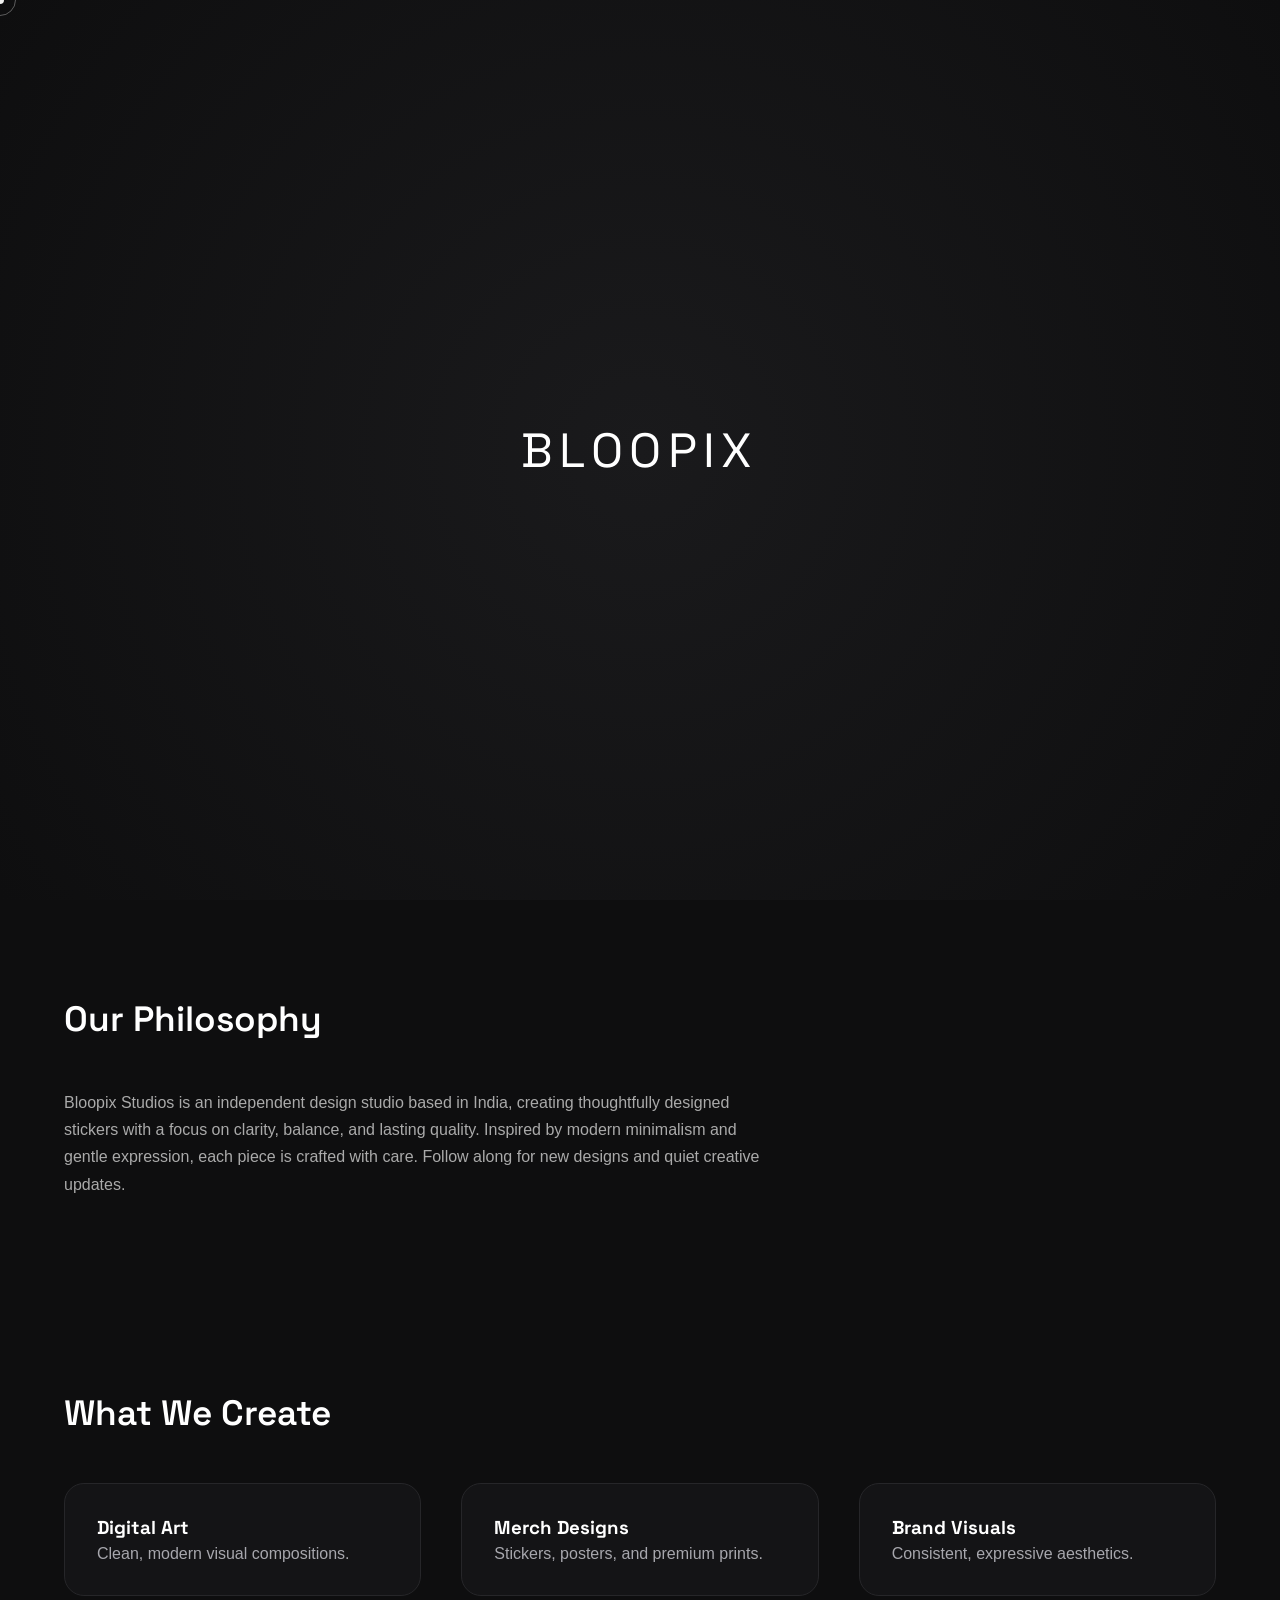
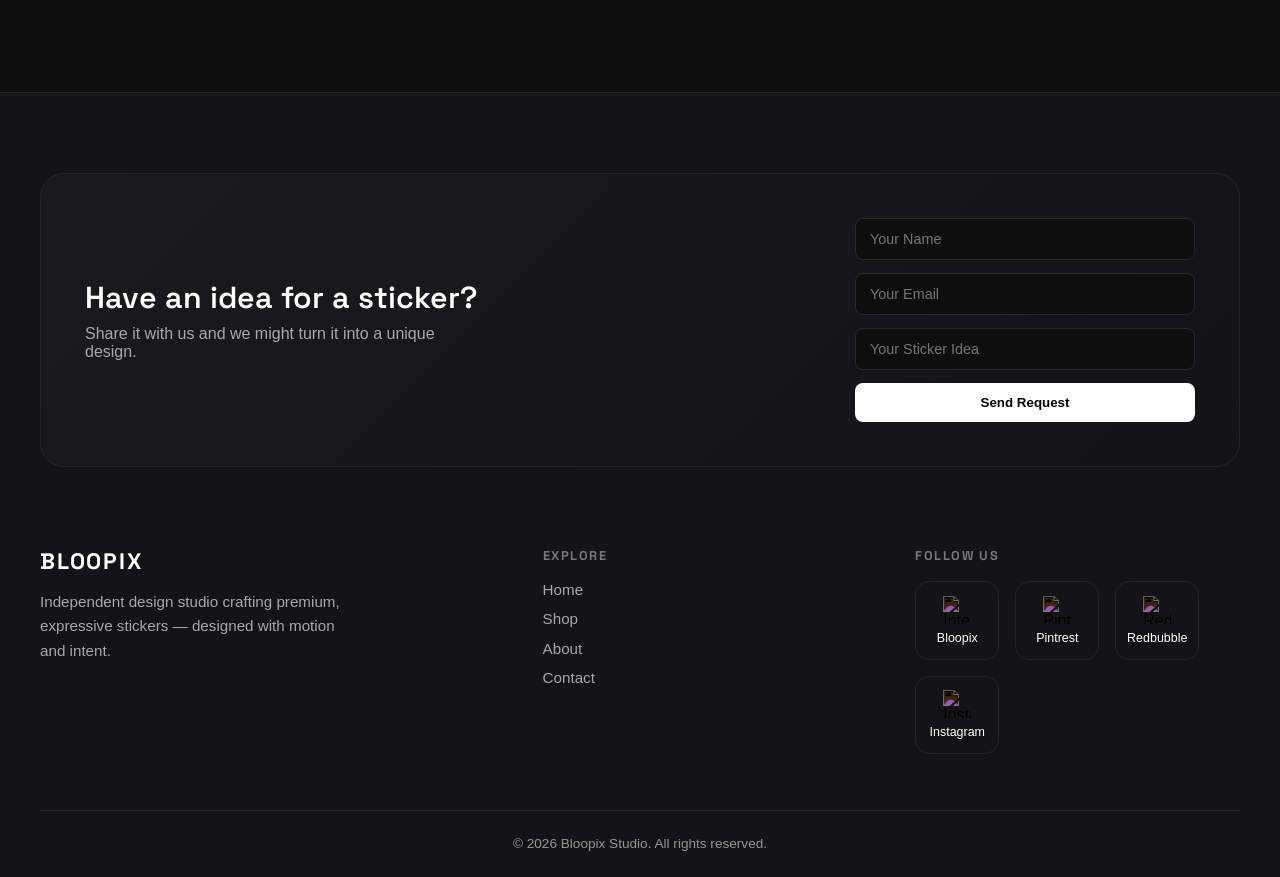
==== about.html @ 0ee32141 "Fix scroll-trigger/motion bugs and upgrade site polish Bug fixes: - Remove index.html's duplicate lo" ====
<!DOCTYPE html>
<html lang="en">
<head>
<meta charset="UTF-8">
<meta name="viewport" content="width=device-width, initial-scale=1.0">

<title>About – Bloopix Studio</title>

<link rel="icon" type="image/svg+xml" href="assets/images/favicon.svg">
<link rel="alternate icon" href="assets/images/favicon.svg">
<link rel="apple-touch-icon" href="assets/images/favicon.svg">

<link rel="preconnect" href="https://fonts.googleapis.com">
<link rel="preconnect" href="https://fonts.gstatic.com" crossorigin>
<link href="https://fonts.googleapis.com/css2?family=Space+Grotesk:wght@500;600;700&display=swap" rel="stylesheet">

<link rel="stylesheet" href="assets/css/style.css">

<script src="https://cdn.jsdelivr.net/npm/gsap@3/dist/gsap.min.js"></script>
<script src="https://cdn.jsdelivr.net/npm/gsap@3/dist/ScrollTrigger.min.js"></script>
<script src="https://cdn.jsdelivr.net/npm/@studio-freight/lenis@1/bundled/lenis.min.js"></script>
</head>

<body>

<div id="loader">
  <div class="loader-logo">BLOOPIX</div>
</div>

<div class="cursor"></div>
<div class="cursor-follower"></div>

<nav class="nav">
  <div class="logo">BLOOPIX</div>
  <ul>
    <li><a href="index.html">Home</a></li>
    <li><a href="shop.html">Shop</a></li>
    <li><a class="active" href="about.html">About</a></li>
    <li><a href="contact.html">Contact</a></li>
  </ul>
</nav>

<section class="hero">
  <h1>About Bloopix</h1>
  <p>Design-led digital creativity</p>
</section>

<section class="section">
  <h2 class="section-title">Our Philosophy</h2>
  <p style="max-width:720px;color:#aaa;line-height:1.7;">
   Bloopix Studios is an independent design studio based in India, creating
   thoughtfully designed stickers with a focus on clarity, balance, and
   lasting quality. Inspired by modern minimalism and gentle expression,
   each piece is crafted with care. Follow along for new designs and quiet
   creative updates.
  </p>

</section>

<section class="section">
  <h2 class="section-title">What We Create</h2>
  <div class="grid">
    <div class="card">
      <h3>Digital Art</h3>
      <p>Clean, modern visual compositions.</p>
    </div>
    <div class="card">
      <h3>Merch Designs</h3>
      <p>Stickers, posters, and premium prints.</p>
    </div>
    <div class="card">
      <h3>Brand Visuals</h3>
      <p>Consistent, expressive aesthetics.</p>
    </div>
  </div>
</section>

<footer>
  <div class="footer-inner">

    <div class="footer-cta">
      <div class="footer-cta-copy">
        <h3>Have an idea for a sticker?</h3>
        <p>Share it with us and we might turn it into a unique design.</p>
      </div>
      <form class="footer-request-form" action="https://formspree.io/f/mnjjjqpb" method="POST">
        <input type="text" name="name" placeholder="Your Name" required>
        <input type="email" name="email" placeholder="Your Email" required>
        <input type="text" name="idea" placeholder="Your Sticker Idea" required>
        <button type="submit">Send Request</button>
      </form>
    </div>

    <div class="footer-grid">
      <div class="footer-brand">
        <a href="index.html" class="footer-logo">BLOOPIX</a>
        <p>Independent design studio crafting premium, expressive stickers — designed with motion and intent.</p>
      </div>

      <nav class="footer-col" aria-label="Footer navigation">
        <h4>Explore</h4>
        <ul>
          <li><a href="index.html">Home</a></li>
          <li><a href="shop.html">Shop</a></li>
          <li><a href="about.html">About</a></li>
          <li><a href="contact.html">Contact</a></li>
        </ul>
      </nav>

      <div class="footer-col">
        <h4>Follow Us</h4>
        <div class="social-links-grid">
         <a href="https://bloopistudio.github.io/bloopix-studio/" target="_blank" class="social-btn">
          <img src="assets/images/footer/http.svg" alt="Internet">
          <span>Bloopix</span>
         </a>
         <a href="https://www.facebook.com/yourhandle" target="_blank" class="social-btn">
          <img src="assets/images/footer/pintrest.svg" alt="Pintrest">
          <span>Pintrest</span>
         </a>
         <a href="https://www.redbubble.com/people/Bloopix-Studio/shop?asc=u" target="_blank" class="social-btn">
          <img src="assets/images/footer/redbubble.svg" alt="Redbubble">
          <span>Redbubble</span>
         </a>
          <a href="https://www.instagram.com/bloopixstudio/?utm_source=ig_web_button_share_sheet" target="_blank" class="social-btn">
          <img src="assets/images/footer/instagram.svg" alt="Instagram">
          <span>Instagram</span>
         </a>
       </div>
      </div>
    </div>

    <div class="footer-bottom">
      <p>© 2026 Bloopix Studio. All rights reserved.</p>
    </div>

  </div>
</footer>



<script src="assets/js/main.js"></script>
</body>
</html>
---- assets/css/style.css ----
/* ==========================================================
   DESIGN TOKENS
========================================================== */
:root {
  --ink: #0e0e0f;
  --surface: #141416;
  --surface-2: #1a1a1d;
  --border: #262629;
  --paper: #f4f2fa;
  --text: #ffffff;
  --text-dim: #a7a7ad;
  --text-faint: #77777d;
  --accent: #7c5cff;
  --accent-light: #9c8cff;

  --ease: cubic-bezier(0.65, 0.05, 0.36, 1);
  --ease-soft: cubic-bezier(0.22, 1, 0.36, 1);

  --font-display: "Space Grotesk", -apple-system, BlinkMacSystemFont, "Segoe UI", sans-serif;
  --font-body: -apple-system, BlinkMacSystemFont, "Segoe UI", sans-serif;
}

/* ==========================================================
   RESET
========================================================== */
* {
  margin: 0;
  padding: 0;
  box-sizing: border-box;
}

html,
body {
  font-family: var(--font-body);
  background: var(--ink);
  color: var(--text);
  overflow-x: hidden;
}

img {
  max-width: 100%;
  display: block;
}

a {
  color: inherit;
}

/* Lenis drives smooth scrolling on desktop; native CSS smooth-scroll
   fights it (double-smoothing / jank on anchor jumps), so it stays off
   here and is opted back in only when JS/Lenis isn't running. */
.no-js html {
  scroll-behavior: smooth;
}

/* LOCK SCROLL DURING LOADING */
html.loading,
body.loading {
  overflow: hidden;
  height: 100%;
  touch-action: none;
}

/* ==========================================================
   LOADER
========================================================== */
#loader {
  position: fixed;
  inset: 0;
  background: radial-gradient(circle at center, #1a1a1c, #0e0e0f);
  display: flex;
  align-items: center;
  justify-content: center;
  z-index: 9999;
}

.loader-logo {
  font-family: var(--font-display);
  font-size: 3rem;
  letter-spacing: 0.4rem;
  animation: fadePulse 1.6s infinite alternate;
}

@keyframes fadePulse {
  from {
    opacity: 0.4;
  }
  to {
    opacity: 1;
  }
}

/* ==========================================================
   CUSTOM CURSOR (desktop, fine pointer only — gated in JS)
========================================================== */
.cursor,
.cursor-follower {
  position: fixed;
  top: 0;
  left: 0;
  pointer-events: none;
  z-index: 9999;
  border-radius: 50%;
  transform: translate(-50%, -50%);
  will-change: transform;
}

.cursor {
  width: 8px;
  height: 8px;
  background: var(--text);
  mix-blend-mode: difference;
}

.cursor-follower {
  width: 32px;
  height: 32px;
  border: 1px solid rgba(255, 255, 255, 0.35);
  transition: transform 0.15s ease-out;
  mix-blend-mode: difference;
}

@media (hover: none), (pointer: coarse) {
  .cursor,
  .cursor-follower {
    display: none;
  }
}

/* ==========================================================
   NAVBAR
========================================================== */
.nav {
  position: fixed;
  top: 0;
  width: 100%;
  padding: 1.2rem 3rem;
  display: flex;
  justify-content: space-between;
  align-items: center;
  backdrop-filter: blur(14px);
  background: rgba(14, 14, 15, 0.6);
  border-bottom: 1px solid rgba(255, 255, 255, 0.06);
  z-index: 1000;
}

.nav .logo {
  font-family: var(--font-display);
  font-weight: 700;
  letter-spacing: 0.08em;
}

.nav ul {
  display: flex;
  gap: 2rem;
  list-style: none;
}

.nav a {
  position: relative;
  display: inline-block;
  color: var(--text-dim);
  text-decoration: none;
  font-size: 0.9rem;
  padding: 0.2rem 0;
  transition: color 0.3s var(--ease);
}

.nav a::after {
  content: "";
  position: absolute;
  left: 0;
  bottom: -2px;
  width: 100%;
  height: 1px;
  background: var(--accent-light);
  transform: scaleX(0);
  transform-origin: left;
  transition: transform 0.4s var(--ease);
}

.nav a.active,
.nav a:hover {
  color: var(--text);
}

.nav a.active::after,
.nav a:hover::after {
  transform: scaleX(1);
}

/* ==========================================================
   HERO
========================================================== */
.hero {
  min-height: 100vh;
  padding: 8rem 4rem 4rem;
  display: flex;
  flex-direction: column;
  justify-content: center;
  position: relative;
}

.hero::before {
  content: "";
  position: absolute;
  top: 12%;
  right: 8%;
  width: min(48vw, 620px);
  height: min(48vw, 620px);
  background: radial-gradient(circle, rgba(124, 92, 255, 0.28), rgba(124, 92, 255, 0) 70%);
  filter: blur(10px);
  pointer-events: none;
  z-index: 0;
}

.hero h1,
.hero p {
  position: relative;
  z-index: 1;
}

.hero h1 {
  font-family: var(--font-display);
  font-weight: 700;
  font-size: clamp(3rem, 7vw, 6rem);
  line-height: 1.05;
}

/* Masked line-reveal wrapper — created dynamically in JS. If JS never
   runs, .mask-inner has no transform applied and the headline is fully
   visible, so the page still works with no script. */
.mask-line {
  display: block;
  overflow: hidden;
}

.mask-inner {
  display: block;
  will-change: transform;
}

.hero p {
  margin-top: 1.5rem;
  color: var(--text-dim);
  max-width: 520px;
  font-size: clamp(1rem, 1.4vw, 1.15rem);
}

/* ==========================================================
   MARQUEE
========================================================== */
.marquee {
  overflow: hidden;
  border-top: 1px solid var(--border);
  border-bottom: 1px solid var(--border);
  padding: 1.2rem 0;
  background: var(--surface);
}

.marquee-track {
  display: flex;
  width: max-content;
  gap: 3rem;
  animation: marquee-scroll var(--marquee-duration, 24s) linear infinite;
}

.marquee-track span {
  font-family: var(--font-display);
  font-size: 0.95rem;
  letter-spacing: 0.12em;
  text-transform: uppercase;
  color: var(--text-faint);
  white-space: nowrap;
}

.marquee-track span::after {
  content: "•";
  margin-left: 3rem;
  color: var(--accent-light);
}

@keyframes marquee-scroll {
  from {
    transform: translateX(0);
  }
  to {
    transform: translateX(-50%);
  }
}

/* ==========================================================
   SECTIONS
========================================================== */
.section {
  padding: 6rem 4rem;
  scroll-margin-top: 80px;
}

.section-title {
  font-family: var(--font-display);
  font-weight: 600;
  font-size: clamp(1.7rem, 3vw, 2.2rem);
  margin-bottom: 3rem;
}

/* ==========================================================
   GRID / PRODUCT CARDS
========================================================== */
.grid {
  display: grid;
  grid-template-columns: repeat(auto-fit, minmax(260px, 1fr));
  gap: 2.5rem;
}

.product-card-link {
  text-decoration: none;
  color: inherit;
  display: block;
}

.product-card {
  background: var(--surface);
  border: 1px solid var(--border);
  border-radius: 20px;
  padding: 1.5rem;
  text-align: center;
  transition: transform 0.4s var(--ease), box-shadow 0.4s var(--ease), border-color 0.4s var(--ease);
}

.product-card img {
  width: 100%;
  aspect-ratio: 1 / 1;
  object-fit: cover;
  border-radius: 14px;
  margin-bottom: 1rem;
  transition: transform 0.5s var(--ease);
  overflow: hidden;
}

.product-card h3 {
  font-size: 1rem;
  margin-bottom: 1rem;
  color: var(--text);
  font-weight: 500;
}

.price {
  font-size: 13px;
  letter-spacing: 0.8px;
  text-transform: uppercase;
  color: var(--text-dim);
  margin-top: 6px;
}

@media (hover: hover) and (pointer: fine) {
  .card:hover,
  .product-card:hover,
  .product-card-link:hover .product-card {
    transform: translateY(-10px) scale(1.02);
    box-shadow: 0 30px 80px rgba(0, 0, 0, 0.45);
    border-color: rgba(124, 92, 255, 0.4);
  }

  .product-card:hover img,
  .product-card-link:hover .product-card img {
    transform: scale(1.06);
  }
}

.shop-preview {
  max-width: 720px;
  margin: 18px auto 48px;
  font-size: 14px;
  line-height: 1.6;
  letter-spacing: 0.4px;
  text-align: center;
  color: rgba(255, 255, 255, 0.72);
}

.shop-preview .note {
  display: block;
  margin-top: 6px;
  font-size: 12px;
  letter-spacing: 0.6px;
  text-transform: uppercase;
  color: var(--text-faint);
}

/* ==========================================================
   BUTTONS — directional-fill hover
========================================================== */
.view-btn {
  position: relative;
  z-index: 1;
  display: inline-block;
  overflow: hidden;
  margin-top: 12px;
  padding: 8px 18px;
  font-size: 13px;
  letter-spacing: 1px;
  text-transform: uppercase;
  color: var(--text);
  border: 1px solid rgba(255, 255, 255, 0.3);
  border-radius: 20px;
  background: rgba(255, 255, 255, 0.05);
  text-decoration: none;
  transition: color 0.35s var(--ease), border-color 0.35s var(--ease);
}

.view-btn::before {
  content: "";
  position: absolute;
  inset: 0;
  background: var(--accent);
  transform: translateY(101%);
  transition: transform 0.4s var(--ease);
  z-index: -1;
}

.view-btn:hover {
  color: #fff;
  border-color: var(--accent-light);
}

.view-btn:hover::before {
  transform: translateY(0);
}

/* ==========================================================
   NOTIFY (kept for pages that still use it)
========================================================== */
.notify-section {
  margin: 4rem auto;
  max-width: 720px;
  padding: 3rem 2rem;
  text-align: center;
  background: var(--surface);
  border-radius: 24px;
  border: 1px solid var(--border);
}

.notify-section h3 {
  font-size: 1.6rem;
  margin-bottom: 0.6rem;
}

.notify-section p {
  color: var(--text-dim);
  margin-bottom: 1.6rem;
}

.notify-form {
  display: flex;
  justify-content: center;
  gap: 0.8rem;
  flex-wrap: wrap;
}

.notify-form input[type="email"] {
  padding: 12px 16px;
  min-width: 240px;
  border-radius: 8px;
  border: 1px solid #2a2a2d;
  background: var(--ink);
  color: var(--text);
}

.notify-form button {
  padding: 12px 20px;
  border-radius: 8px;
  background: #fff;
  color: #000;
  font-weight: 500;
  border: none;
  cursor: pointer;
  transition: opacity 0.3s var(--ease);
}

.notify-form button:hover {
  opacity: 0.85;
}

/* ==========================================================
   GENERIC CARD (About & Contact)
========================================================== */
.card {
  background: var(--surface);
  border: 1px solid var(--border);
  border-radius: 20px;
  padding: 2rem;
  transition: transform 0.4s var(--ease), box-shadow 0.4s var(--ease), border-color 0.4s var(--ease);
}

.card h3 {
  font-family: var(--font-display);
  margin-bottom: 0.4rem;
}

.card p {
  color: var(--text-dim);
}

/* ==========================================================
   FOOTER
========================================================== */
footer {
  background: var(--surface);
  border-top: 1px solid var(--border);
  padding: 5rem 2rem 0;
  color: var(--text);
}

.footer-inner {
  max-width: 1200px;
  margin: 0 auto;
}

/* --- CTA banner --- */
.footer-cta {
  display: flex;
  align-items: center;
  justify-content: space-between;
  gap: 2.5rem;
  background: linear-gradient(135deg, var(--surface-2), var(--surface));
  border: 1px solid var(--border);
  border-radius: 24px;
  padding: 2.75rem;
  margin-bottom: 5rem;
}

.footer-cta-copy h3 {
  font-family: var(--font-display);
  font-weight: 600;
  font-size: clamp(1.4rem, 2.4vw, 1.9rem);
  margin-bottom: 0.5rem;
}

.footer-cta-copy p {
  color: var(--text-dim);
  max-width: 380px;
}

.footer-cta .footer-request-form {
  flex: 0 0 auto;
  width: 100%;
  max-width: 340px;
}

.footer-request-form {
  display: flex;
  flex-direction: column;
  gap: 0.8rem;
}

/* --- Brand / nav / social grid --- */
.footer-grid {
  display: grid;
  grid-template-columns: 1.4fr 1fr 1fr;
  gap: 3rem;
  padding-bottom: 3.5rem;
}

.footer-brand .footer-logo {
  display: inline-block;
  font-family: var(--font-display);
  font-weight: 700;
  font-size: 1.4rem;
  letter-spacing: 0.08em;
  text-decoration: none;
  color: var(--text);
  margin-bottom: 0.9rem;
}

.footer-brand p {
  color: var(--text-dim);
  max-width: 320px;
  line-height: 1.6;
  font-size: 0.95rem;
}

.footer-col h4 {
  font-family: var(--font-display);
  font-size: 0.8rem;
  letter-spacing: 0.12em;
  text-transform: uppercase;
  color: var(--text-faint);
  margin-bottom: 1.1rem;
}

.footer-col ul {
  list-style: none;
  display: flex;
  flex-direction: column;
  gap: 0.7rem;
}

.footer-col ul a {
  position: relative;
  display: inline-block;
  color: var(--text-dim);
  text-decoration: none;
  font-size: 0.95rem;
  transition: color 0.3s var(--ease);
}

.footer-col ul a::after {
  content: "";
  position: absolute;
  left: 0;
  bottom: -2px;
  width: 100%;
  height: 1px;
  background: var(--accent-light);
  transform: scaleX(0);
  transform-origin: left;
  transition: transform 0.4s var(--ease);
}

.footer-col ul a:hover {
  color: var(--text);
}

.footer-col ul a:hover::after {
  transform: scaleX(1);
}

.footer-request-form input {
  padding: 12px 14px;
  border-radius: 8px;
  border: 1px solid #2a2a2d;
  background: var(--ink);
  color: var(--text);
  font-size: 0.9rem;
  transition: border-color 0.3s var(--ease), box-shadow 0.3s var(--ease);
}

.footer-request-form input:focus {
  border-color: var(--accent-light);
  box-shadow: 0 0 0 3px rgba(124, 92, 255, 0.2);
  outline: none;
}

.footer-request-form button {
  position: relative;
  z-index: 1;
  overflow: hidden;
  padding: 12px 16px;
  border-radius: 8px;
  border: none;
  background: #fff;
  color: #000;
  font-weight: 600;
  cursor: pointer;
  transition: color 0.35s var(--ease);
}

.footer-request-form button::before {
  content: "";
  position: absolute;
  inset: 0;
  background: var(--accent);
  transform: translateY(101%);
  transition: transform 0.4s var(--ease);
  z-index: -1;
}

.footer-request-form button:hover {
  color: #fff;
}

.footer-request-form button:hover::before {
  transform: translateY(0);
}

.social-links-grid {
  display: flex;
  flex-wrap: wrap;
  gap: 1rem;
}

.social-btn {
  display: flex;
  flex-direction: column;
  align-items: center;
  justify-content: center;
  width: 84px;
  padding: 0.85rem 0.6rem;
  background: var(--surface);
  border: 1px solid var(--border);
  border-radius: 14px;
  text-decoration: none;
  transition: transform 0.3s var(--ease), box-shadow 0.3s var(--ease), border-color 0.3s var(--ease);
}

.social-btn img {
  width: 28px;
  height: 28px;
  margin-bottom: 0.45rem;
  filter: invert(100%);
}

.social-btn span {
  font-size: 0.78rem;
  color: var(--text);
  text-align: center;
}

@media (hover: hover) and (pointer: fine) {
  .social-btn:hover {
    transform: translateY(-5px);
    box-shadow: 0 14px 32px rgba(124, 92, 255, 0.18);
    border-color: rgba(124, 92, 255, 0.4);
  }
}

/* --- Bottom bar --- */
.footer-bottom {
  display: flex;
  align-items: center;
  justify-content: center;
  gap: 1rem;
  font-size: 0.85rem;
  color: rgba(255, 255, 255, 0.55);
  border-top: 1px solid var(--border);
  padding: 1.6rem 0;
}

/* ==========================================================
   RESPONSIVE
========================================================== */
@media (max-width: 900px) {
  .footer-grid {
    grid-template-columns: 1fr 1fr;
    row-gap: 2.5rem;
  }

  .footer-brand {
    grid-column: 1 / -1;
  }
}

@media (max-width: 768px) {
  .footer-cta {
    flex-direction: column;
    align-items: stretch;
    text-align: center;
    padding: 2rem;
  }

  .footer-cta-copy p {
    max-width: none;
  }

  .footer-cta .footer-request-form {
    max-width: none;
  }
}

@media (max-width: 480px) {
  .nav {
    padding: 1rem 1rem;
  }

  .nav ul {
    gap: 0.8rem;
    flex-wrap: wrap;
    justify-content: flex-end;
  }

  .nav a {
    font-size: 0.75rem;
  }

  .nav .logo {
    font-size: 1.1rem;
  }

  .footer-grid {
    grid-template-columns: 1fr;
    text-align: center;
  }

  .footer-brand p {
    max-width: none;
    margin: 0 auto;
  }

  .footer-col ul {
    align-items: center;
  }

  .social-links-grid {
    justify-content: center;
  }
}

/* ==========================================================
   ACCESSIBILITY — respect reduced motion everywhere
========================================================== */
@media (prefers-reduced-motion: reduce) {
  *,
  *::before,
  *::after {
    animation-duration: 0.01ms !important;
    animation-iteration-count: 1 !important;
    transition-duration: 0.01ms !important;
  }

  .mask-inner {
    transform: none !important;
  }
}
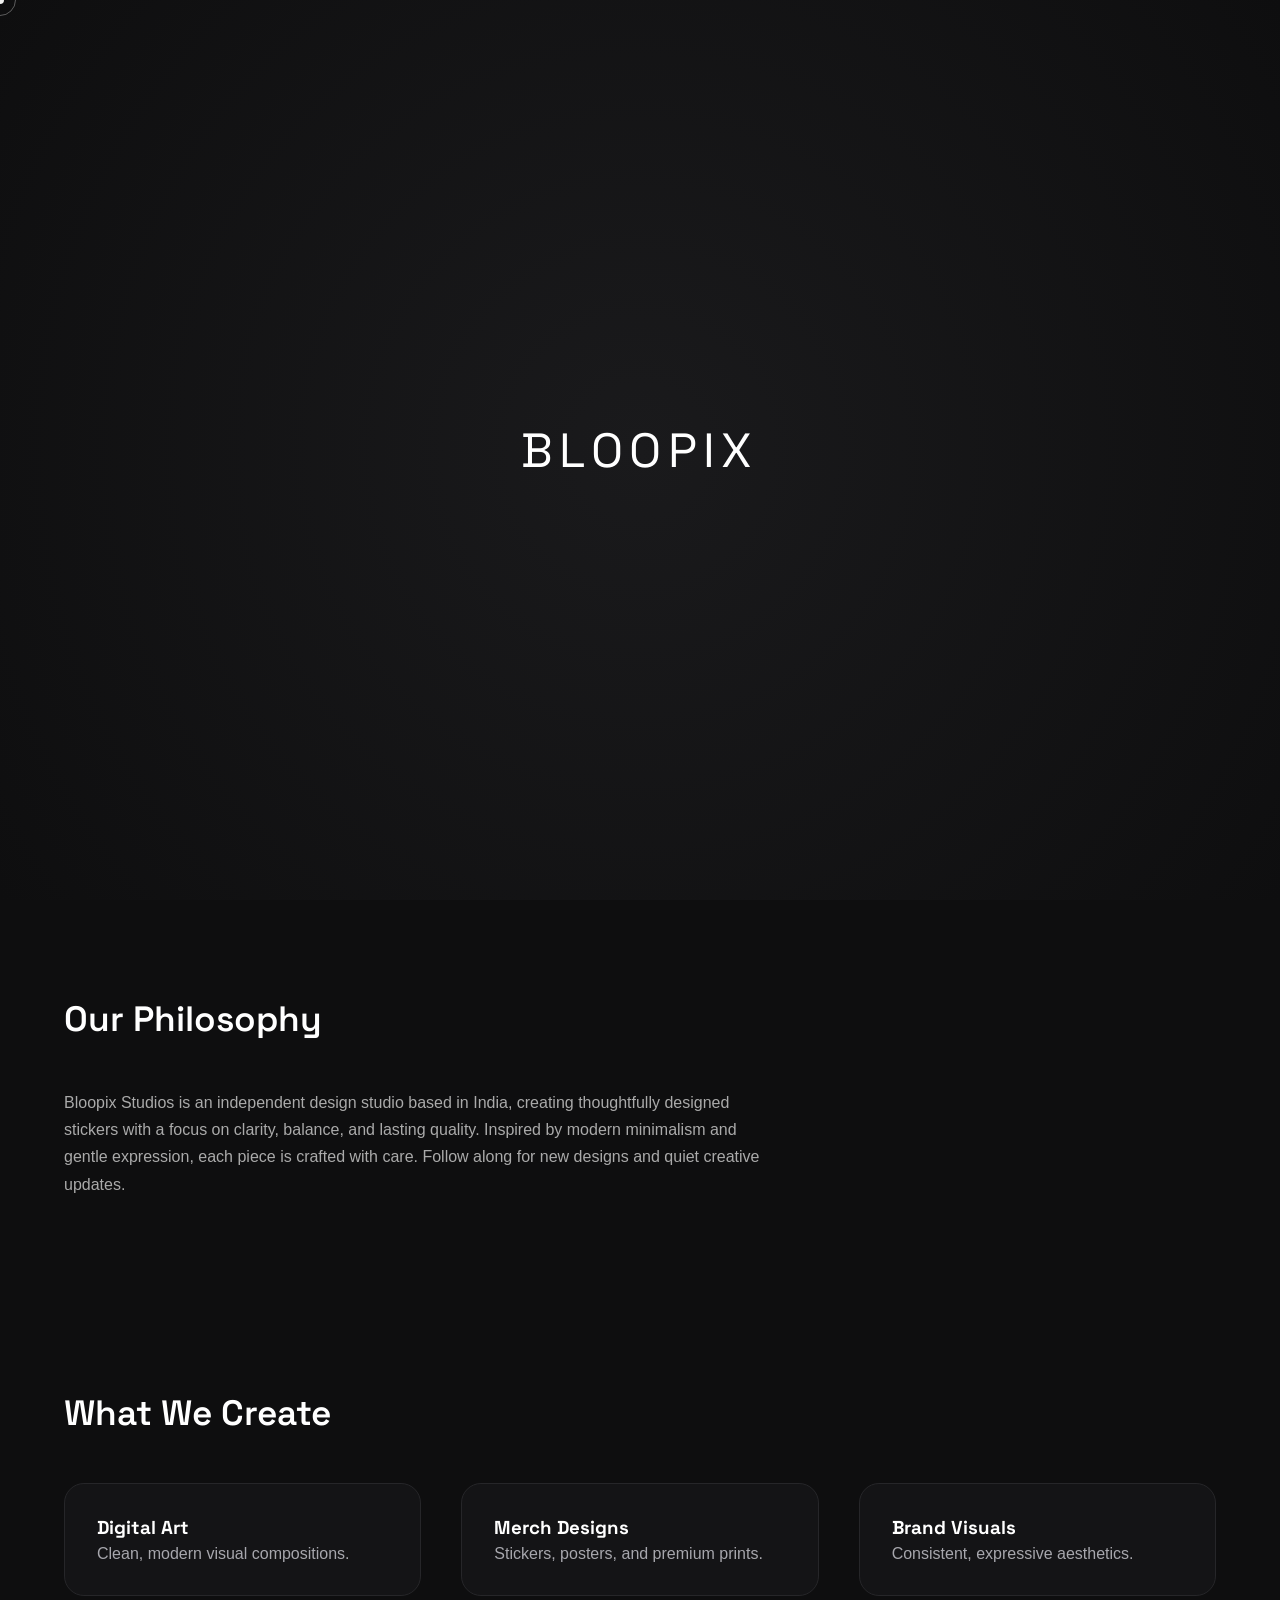
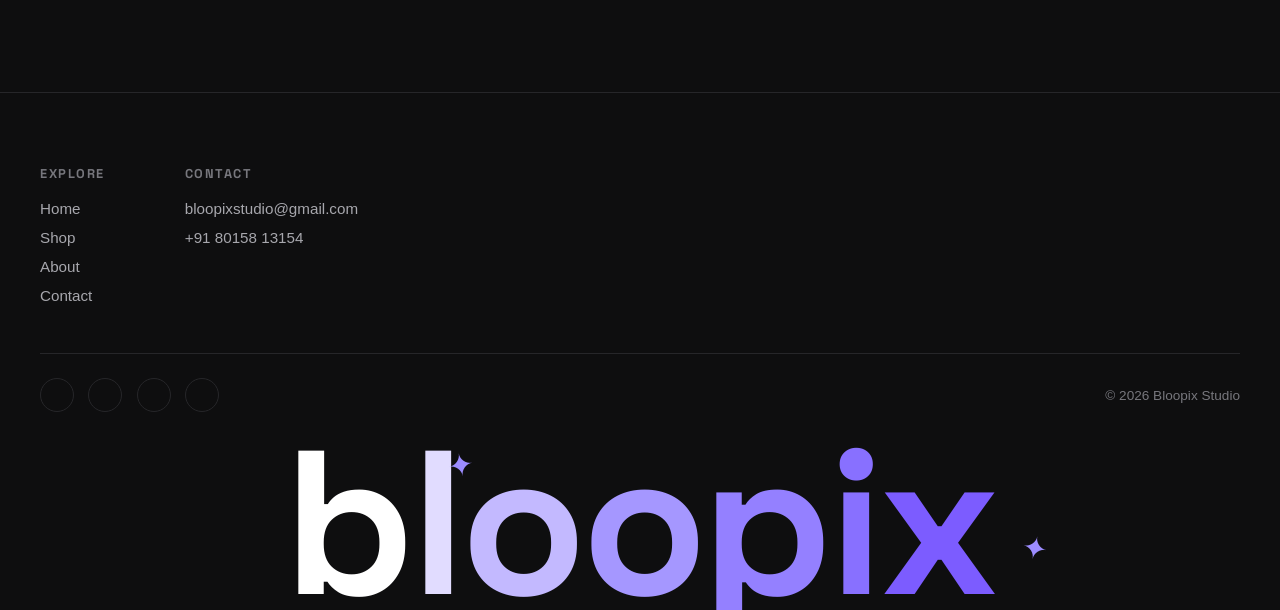
==== commit 6040ca9f: "Redesign footer, favicon, and fix wordmark hover bug - Replace the CTA-banner footer with a full-wid" ====
--- a/about.html
+++ b/about.html
@@ -1,102 +1,83 @@
 <!DOCTYPE html>
 <html lang="en">
+
 <head>
-<meta charset="UTF-8">
-<meta name="viewport" content="width=device-width, initial-scale=1.0">
+  <meta charset="UTF-8">
+  <meta name="viewport" content="width=device-width, initial-scale=1.0">
 
-<title>About – Bloopix Studio</title>
+  <title>About – Bloopix Studio</title>
 
-<link rel="icon" type="image/svg+xml" href="assets/images/favicon.svg">
-<link rel="alternate icon" href="assets/images/favicon.svg">
-<link rel="apple-touch-icon" href="assets/images/favicon.svg">
+  <link rel="icon" type="image/svg+xml" href="assets/images/favicon.svg">
+  <link rel="alternate icon" href="assets/images/favicon.svg">
+  <link rel="apple-touch-icon" href="assets/images/favicon.svg">
 
-<link rel="preconnect" href="https://fonts.googleapis.com">
-<link rel="preconnect" href="https://fonts.gstatic.com" crossorigin>
-<link href="https://fonts.googleapis.com/css2?family=Space+Grotesk:wght@500;600;700&display=swap" rel="stylesheet">
+  <link rel="preconnect" href="https://fonts.googleapis.com">
+  <link rel="preconnect" href="https://fonts.gstatic.com" crossorigin>
+  <link href="https://fonts.googleapis.com/css2?family=Space+Grotesk:wght@500;600;700&display=swap" rel="stylesheet">
 
-<link rel="stylesheet" href="assets/css/style.css">
+  <link rel="stylesheet" href="assets/css/style.css">
 
-<script src="https://cdn.jsdelivr.net/npm/gsap@3/dist/gsap.min.js"></script>
-<script src="https://cdn.jsdelivr.net/npm/gsap@3/dist/ScrollTrigger.min.js"></script>
-<script src="https://cdn.jsdelivr.net/npm/@studio-freight/lenis@1/bundled/lenis.min.js"></script>
+  <script src="https://cdn.jsdelivr.net/npm/gsap@3/dist/gsap.min.js"></script>
+  <script src="https://cdn.jsdelivr.net/npm/gsap@3/dist/ScrollTrigger.min.js"></script>
+  <script src="https://cdn.jsdelivr.net/npm/@studio-freight/lenis@1/bundled/lenis.min.js"></script>
 </head>
 
 <body>
 
-<div id="loader">
-  <div class="loader-logo">BLOOPIX</div>
-</div>
+  <div id="loader">
+    <div class="loader-logo">BLOOPIX</div>
+  </div>
 
-<div class="cursor"></div>
-<div class="cursor-follower"></div>
+  <div class="cursor"></div>
+  <div class="cursor-follower"></div>
 
-<nav class="nav">
-  <div class="logo">BLOOPIX</div>
-  <ul>
-    <li><a href="index.html">Home</a></li>
-    <li><a href="shop.html">Shop</a></li>
-    <li><a class="active" href="about.html">About</a></li>
-    <li><a href="contact.html">Contact</a></li>
-  </ul>
-</nav>
+  <nav class="nav">
+    <div class="logo">BLOOPIX</div>
+    <ul>
+      <li><a href="index.html">Home</a></li>
+      <li><a href="shop.html">Shop</a></li>
+      <li><a class="active" href="about.html">About</a></li>
+      <li><a href="contact.html">Contact</a></li>
+    </ul>
+  </nav>
 
-<section class="hero">
-  <h1>About Bloopix</h1>
-  <p>Design-led digital creativity</p>
-</section>
+  <section class="hero">
+    <h1>About Bloopix</h1>
+    <p>Design-led digital creativity</p>
+  </section>
 
-<section class="section">
-  <h2 class="section-title">Our Philosophy</h2>
-  <p style="max-width:720px;color:#aaa;line-height:1.7;">
-   Bloopix Studios is an independent design studio based in India, creating
-   thoughtfully designed stickers with a focus on clarity, balance, and
-   lasting quality. Inspired by modern minimalism and gentle expression,
-   each piece is crafted with care. Follow along for new designs and quiet
-   creative updates.
-  </p>
+  <section class="section">
+    <h2 class="section-title">Our Philosophy</h2>
+    <p style="max-width:720px;color:#aaa;line-height:1.7;">
+      Bloopix Studios is an independent design studio based in India, creating
+      thoughtfully designed stickers with a focus on clarity, balance, and
+      lasting quality. Inspired by modern minimalism and gentle expression,
+      each piece is crafted with care. Follow along for new designs and quiet
+      creative updates.
+    </p>
 
-</section>
+  </section>
 
-<section class="section">
-  <h2 class="section-title">What We Create</h2>
-  <div class="grid">
-    <div class="card">
-      <h3>Digital Art</h3>
-      <p>Clean, modern visual compositions.</p>
+  <section class="section">
+    <h2 class="section-title">What We Create</h2>
+    <div class="grid">
+      <div class="card">
+        <h3>Digital Art</h3>
+        <p>Clean, modern visual compositions.</p>
+      </div>
+      <div class="card">
+        <h3>Merch Designs</h3>
+        <p>Stickers, posters, and premium prints.</p>
+      </div>
+      <div class="card">
+        <h3>Brand Visuals</h3>
+        <p>Consistent, expressive aesthetics.</p>
+      </div>
     </div>
-    <div class="card">
-      <h3>Merch Designs</h3>
-      <p>Stickers, posters, and premium prints.</p>
-    </div>
-    <div class="card">
-      <h3>Brand Visuals</h3>
-      <p>Consistent, expressive aesthetics.</p>
-    </div>
-  </div>
-</section>
+  </section>
 
-<footer>
-  <div class="footer-inner">
-
-    <div class="footer-cta">
-      <div class="footer-cta-copy">
-        <h3>Have an idea for a sticker?</h3>
-        <p>Share it with us and we might turn it into a unique design.</p>
-      </div>
-      <form class="footer-request-form" action="https://formspree.io/f/mnjjjqpb" method="POST">
-        <input type="text" name="name" placeholder="Your Name" required>
-        <input type="email" name="email" placeholder="Your Email" required>
-        <input type="text" name="idea" placeholder="Your Sticker Idea" required>
-        <button type="submit">Send Request</button>
-      </form>
-    </div>
-
-    <div class="footer-grid">
-      <div class="footer-brand">
-        <a href="index.html" class="footer-logo">BLOOPIX</a>
-        <p>Independent design studio crafting premium, expressive stickers — designed with motion and intent.</p>
-      </div>
-
+  <footer>
+    <div class="footer-top">
       <nav class="footer-col" aria-label="Footer navigation">
         <h4>Explore</h4>
         <ul>
@@ -107,38 +88,45 @@
         </ul>
       </nav>
 
-      <div class="footer-col">
-        <h4>Follow Us</h4>
-        <div class="social-links-grid">
-         <a href="https://bloopistudio.github.io/bloopix-studio/" target="_blank" class="social-btn">
-          <img src="assets/images/footer/http.svg" alt="Internet">
-          <span>Bloopix</span>
-         </a>
-         <a href="https://www.facebook.com/yourhandle" target="_blank" class="social-btn">
-          <img src="assets/images/footer/pintrest.svg" alt="Pintrest">
-          <span>Pintrest</span>
-         </a>
-         <a href="https://www.redbubble.com/people/Bloopix-Studio/shop?asc=u" target="_blank" class="social-btn">
-          <img src="assets/images/footer/redbubble.svg" alt="Redbubble">
-          <span>Redbubble</span>
-         </a>
-          <a href="https://www.instagram.com/bloopixstudio/?utm_source=ig_web_button_share_sheet" target="_blank" class="social-btn">
-          <img src="assets/images/footer/instagram.svg" alt="Instagram">
-          <span>Instagram</span>
-         </a>
-       </div>
-      </div>
+      <nav class="footer-col" aria-label="Contact">
+        <h4>Contact</h4>
+        <ul>
+          <li><a href="mailto:bloopixstudio@gmail.com">bloopixstudio@gmail.com</a></li>
+          <li><a href="tel:+918015813154">+91 80158 13154</a></li>
+        </ul>
+      </nav>
     </div>
 
-    <div class="footer-bottom">
-      <p>© 2026 Bloopix Studio. All rights reserved.</p>
+    <div class="footer-base">
+      <div class="footer-social-icons">
+        <a href="https://bloopistudio.github.io/bloopix-studio/" target="_blank" aria-label="Bloopix website">
+          <img src="assets/images/footer/http.svg" alt="">
+        </a>
+        <a href="https://in.pinterest.com/bloopix/" target="_blank" aria-label="Pinterest">
+          <img src="assets/images/footer/pintrest.svg" alt="">
+        </a>
+        <a href="https://www.redbubble.com/people/Bloopix-Studio/shop?asc=u" target="_blank" aria-label="Redbubble">
+          <img src="assets/images/footer/redbubble.svg" alt="">
+        </a>
+        <a href="https://www.instagram.com/bloopixstudio/?utm_source=ig_web_button_share_sheet" target="_blank"
+          aria-label="Instagram">
+          <img src="assets/images/footer/instagram.svg" alt="">
+        </a>
+      </div>
+      <span class="footer-copy">© 2026 Bloopix Studio</span>
     </div>
 
-  </div>
-</footer>
+    <div class="footer-wordmark-wrap">
+      <span class="footer-wordmark"
+        aria-hidden="true"><span>b</span><span>l</span><span>o</span><span>o</span><span>p</span><span>i</span><span>x</span></span>
+      <span class="footer-deco d1" aria-hidden="true">✦</span>
+      <span class="footer-deco d2" aria-hidden="true">✦</span>
+    </div>
+  </footer>
 
 
 
-<script src="assets/js/main.js"></script>
+  <script src="assets/js/main.js"></script>
 </body>
-</html>
+
+</html>
--- a/assets/css/style.css
+++ b/assets/css/style.css
@@ -502,81 +502,20 @@
 }
 
 /* ==========================================================
-   FOOTER
+   FOOTER — nav columns + social row + a giant full-width wordmark
 ========================================================== */
 footer {
-  background: var(--surface);
+  background: var(--ink);
   border-top: 1px solid var(--border);
-  padding: 5rem 2rem 0;
-  color: var(--text);
-}
-
-.footer-inner {
-  max-width: 1200px;
-  margin: 0 auto;
-}
-
-/* --- CTA banner --- */
-.footer-cta {
-  display: flex;
-  align-items: center;
-  justify-content: space-between;
-  gap: 2.5rem;
-  background: linear-gradient(135deg, var(--surface-2), var(--surface));
-  border: 1px solid var(--border);
-  border-radius: 24px;
-  padding: 2.75rem;
-  margin-bottom: 5rem;
-}
-
-.footer-cta-copy h3 {
-  font-family: var(--font-display);
-  font-weight: 600;
-  font-size: clamp(1.4rem, 2.4vw, 1.9rem);
-  margin-bottom: 0.5rem;
-}
-
-.footer-cta-copy p {
-  color: var(--text-dim);
-  max-width: 380px;
-}
-
-.footer-cta .footer-request-form {
-  flex: 0 0 auto;
-  width: 100%;
-  max-width: 340px;
-}
-
-.footer-request-form {
-  display: flex;
-  flex-direction: column;
-  gap: 0.8rem;
-}
-
-/* --- Brand / nav / social grid --- */
-.footer-grid {
-  display: grid;
-  grid-template-columns: 1.4fr 1fr 1fr;
-  gap: 3rem;
-  padding-bottom: 3.5rem;
-}
-
-.footer-brand .footer-logo {
-  display: inline-block;
-  font-family: var(--font-display);
-  font-weight: 700;
-  font-size: 1.4rem;
-  letter-spacing: 0.08em;
-  text-decoration: none;
-  color: var(--text);
-  margin-bottom: 0.9rem;
-}
-
-.footer-brand p {
-  color: var(--text-dim);
-  max-width: 320px;
-  line-height: 1.6;
-  font-size: 0.95rem;
+  padding: 4.5rem 2.5rem 0;
+  overflow: hidden;
+}
+
+.footer-top {
+  display: flex;
+  flex-wrap: wrap;
+  gap: 3rem 5rem;
+  padding-bottom: 3rem;
 }
 
 .footer-col h4 {
@@ -625,7 +564,173 @@
   transform: scaleX(1);
 }
 
-.footer-request-form input {
+.footer-base {
+  display: flex;
+  align-items: center;
+  justify-content: space-between;
+  flex-wrap: wrap;
+  gap: 1.25rem;
+  border-top: 1px solid var(--border);
+  padding: 1.5rem 0;
+}
+
+.footer-social-icons {
+  display: flex;
+  gap: 0.9rem;
+}
+
+.footer-social-icons a {
+  display: flex;
+  align-items: center;
+  justify-content: center;
+  width: 34px;
+  height: 34px;
+  border: 1px solid var(--border);
+  border-radius: 50%;
+  transition: border-color 0.3s var(--ease), transform 0.3s var(--ease);
+}
+
+.footer-social-icons img {
+  width: 15px;
+  height: 15px;
+  filter: invert(100%);
+}
+
+@media (hover: hover) and (pointer: fine) {
+  .footer-social-icons a:hover {
+    border-color: var(--accent-light);
+    transform: translateY(-3px);
+  }
+}
+
+.footer-copy {
+  font-size: 0.85rem;
+  color: var(--text-faint);
+}
+
+.footer-wordmark-wrap {
+  position: relative;
+  line-height: 0.78;
+  padding: 0.5rem 0 0.35em;
+  text-align: center;
+}
+
+.footer-wordmark {
+  display: block;
+  font-family: var(--font-display);
+  font-weight: 700;
+  font-size: clamp(4rem, 16vw, 13rem);
+  letter-spacing: -0.02em;
+  user-select: none;
+}
+
+/* Solid per-letter colour steps (white -> accent-light -> accent) instead of
+   a single background-clip:text gradient on the parent: a gradient shared
+   across sibling elements only renders correctly while every letter paints
+   on the same layer as its parent. The moment a hover animation gives a
+   <span> its own compositing layer, that shared-layer trick falls apart and
+   the letter goes fully transparent — which is exactly what made the peel
+   animation flash the word invisible the instant hover started. Solid
+   `color` per span has no such dependency, so it survives the animation. */
+.footer-wordmark span {
+  display: inline-block;
+  transition: transform 0.4s var(--ease);
+}
+
+.footer-wordmark span:nth-child(1) { color: #ffffff; }
+.footer-wordmark span:nth-child(2) { color: #e1dcff; }
+.footer-wordmark span:nth-child(3) { color: #c3b9ff; }
+.footer-wordmark span:nth-child(4) { color: #a597ff; }
+.footer-wordmark span:nth-child(5) { color: #9480ff; }
+.footer-wordmark span:nth-child(6) { color: #8870ff; }
+.footer-wordmark span:nth-child(7) { color: var(--accent); }
+
+@media (hover: hover) and (pointer: fine) {
+  .footer-wordmark-wrap:hover .footer-wordmark span {
+    animation: letter-peel 0.7s var(--ease);
+  }
+
+  .footer-wordmark-wrap:hover .footer-wordmark span:nth-child(1) { animation-delay: 0s; }
+  .footer-wordmark-wrap:hover .footer-wordmark span:nth-child(2) { animation-delay: 0.045s; }
+  .footer-wordmark-wrap:hover .footer-wordmark span:nth-child(3) { animation-delay: 0.09s; }
+  .footer-wordmark-wrap:hover .footer-wordmark span:nth-child(4) { animation-delay: 0.135s; }
+  .footer-wordmark-wrap:hover .footer-wordmark span:nth-child(5) { animation-delay: 0.18s; }
+  .footer-wordmark-wrap:hover .footer-wordmark span:nth-child(6) { animation-delay: 0.225s; }
+  .footer-wordmark-wrap:hover .footer-wordmark span:nth-child(7) { animation-delay: 0.27s; }
+}
+
+@keyframes letter-peel {
+  0% {
+    transform: translateY(0) rotate(0deg);
+  }
+  35% {
+    transform: translateY(-0.14em) rotate(-6deg);
+  }
+  70% {
+    transform: translateY(0.04em) rotate(3deg);
+  }
+  100% {
+    transform: translateY(0) rotate(0deg);
+  }
+}
+
+.footer-deco {
+  position: absolute;
+  color: var(--accent-light);
+  font-size: clamp(1.1rem, 2.4vw, 2rem);
+  pointer-events: none;
+  user-select: none;
+}
+
+.footer-deco.d1 {
+  top: 10%;
+  left: 34%;
+  transform: rotate(-10deg);
+}
+
+.footer-deco.d2 {
+  top: 58%;
+  right: 16%;
+  transform: rotate(12deg);
+}
+
+/* --- Request-a-sticker banner (used on the Contact page only) --- */
+.request-card {
+  display: flex;
+  align-items: center;
+  justify-content: space-between;
+  gap: 2.5rem;
+  background: linear-gradient(135deg, var(--surface-2), var(--surface));
+  border: 1px solid var(--border);
+  border-radius: 24px;
+  padding: 2.75rem;
+}
+
+.request-card-copy h3 {
+  font-family: var(--font-display);
+  font-weight: 600;
+  font-size: clamp(1.4rem, 2.4vw, 1.9rem);
+  margin-bottom: 0.5rem;
+}
+
+.request-card-copy p {
+  color: var(--text-dim);
+  max-width: 380px;
+}
+
+.request-card .request-form {
+  flex: 0 0 auto;
+  width: 100%;
+  max-width: 340px;
+}
+
+.request-form {
+  display: flex;
+  flex-direction: column;
+  gap: 0.8rem;
+}
+
+.request-form input {
   padding: 12px 14px;
   border-radius: 8px;
   border: 1px solid #2a2a2d;
@@ -635,13 +740,13 @@
   transition: border-color 0.3s var(--ease), box-shadow 0.3s var(--ease);
 }
 
-.footer-request-form input:focus {
+.request-form input:focus {
   border-color: var(--accent-light);
   box-shadow: 0 0 0 3px rgba(124, 92, 255, 0.2);
   outline: none;
 }
 
-.footer-request-form button {
+.request-form button {
   position: relative;
   z-index: 1;
   overflow: hidden;
@@ -655,7 +760,7 @@
   transition: color 0.35s var(--ease);
 }
 
-.footer-request-form button::before {
+.request-form button::before {
   content: "";
   position: absolute;
   inset: 0;
@@ -665,94 +770,43 @@
   z-index: -1;
 }
 
-.footer-request-form button:hover {
+.request-form button:hover {
   color: #fff;
 }
 
-.footer-request-form button:hover::before {
+.request-form button:hover::before {
   transform: translateY(0);
 }
 
-.social-links-grid {
-  display: flex;
-  flex-wrap: wrap;
-  gap: 1rem;
-}
-
-.social-btn {
-  display: flex;
-  flex-direction: column;
-  align-items: center;
-  justify-content: center;
-  width: 84px;
-  padding: 0.85rem 0.6rem;
-  background: var(--surface);
-  border: 1px solid var(--border);
-  border-radius: 14px;
-  text-decoration: none;
-  transition: transform 0.3s var(--ease), box-shadow 0.3s var(--ease), border-color 0.3s var(--ease);
-}
-
-.social-btn img {
-  width: 28px;
-  height: 28px;
-  margin-bottom: 0.45rem;
-  filter: invert(100%);
-}
-
-.social-btn span {
-  font-size: 0.78rem;
-  color: var(--text);
-  text-align: center;
-}
-
-@media (hover: hover) and (pointer: fine) {
-  .social-btn:hover {
-    transform: translateY(-5px);
-    box-shadow: 0 14px 32px rgba(124, 92, 255, 0.18);
-    border-color: rgba(124, 92, 255, 0.4);
-  }
-}
-
-/* --- Bottom bar --- */
-.footer-bottom {
-  display: flex;
-  align-items: center;
-  justify-content: center;
-  gap: 1rem;
-  font-size: 0.85rem;
-  color: rgba(255, 255, 255, 0.55);
-  border-top: 1px solid var(--border);
-  padding: 1.6rem 0;
-}
-
 /* ==========================================================
    RESPONSIVE
 ========================================================== */
-@media (max-width: 900px) {
-  .footer-grid {
-    grid-template-columns: 1fr 1fr;
-    row-gap: 2.5rem;
-  }
-
-  .footer-brand {
-    grid-column: 1 / -1;
-  }
-}
-
 @media (max-width: 768px) {
-  .footer-cta {
+  footer {
+    padding: 3rem 1.5rem 0;
+  }
+
+  .footer-top {
+    gap: 2.5rem;
+  }
+
+  .footer-base {
+    justify-content: center;
+    text-align: center;
+  }
+
+  .request-card {
     flex-direction: column;
     align-items: stretch;
     text-align: center;
     padding: 2rem;
   }
 
-  .footer-cta-copy p {
+  .request-card-copy p {
     max-width: none;
   }
 
-  .footer-cta .footer-request-form {
+  .request-card .request-form {
     max-width: none;
   }
 }
@@ -774,24 +828,6 @@
 
   .nav .logo {
     font-size: 1.1rem;
-  }
-
-  .footer-grid {
-    grid-template-columns: 1fr;
-    text-align: center;
-  }
-
-  .footer-brand p {
-    max-width: none;
-    margin: 0 auto;
-  }
-
-  .footer-col ul {
-    align-items: center;
-  }
-
-  .social-links-grid {
-    justify-content: center;
   }
 }
 
